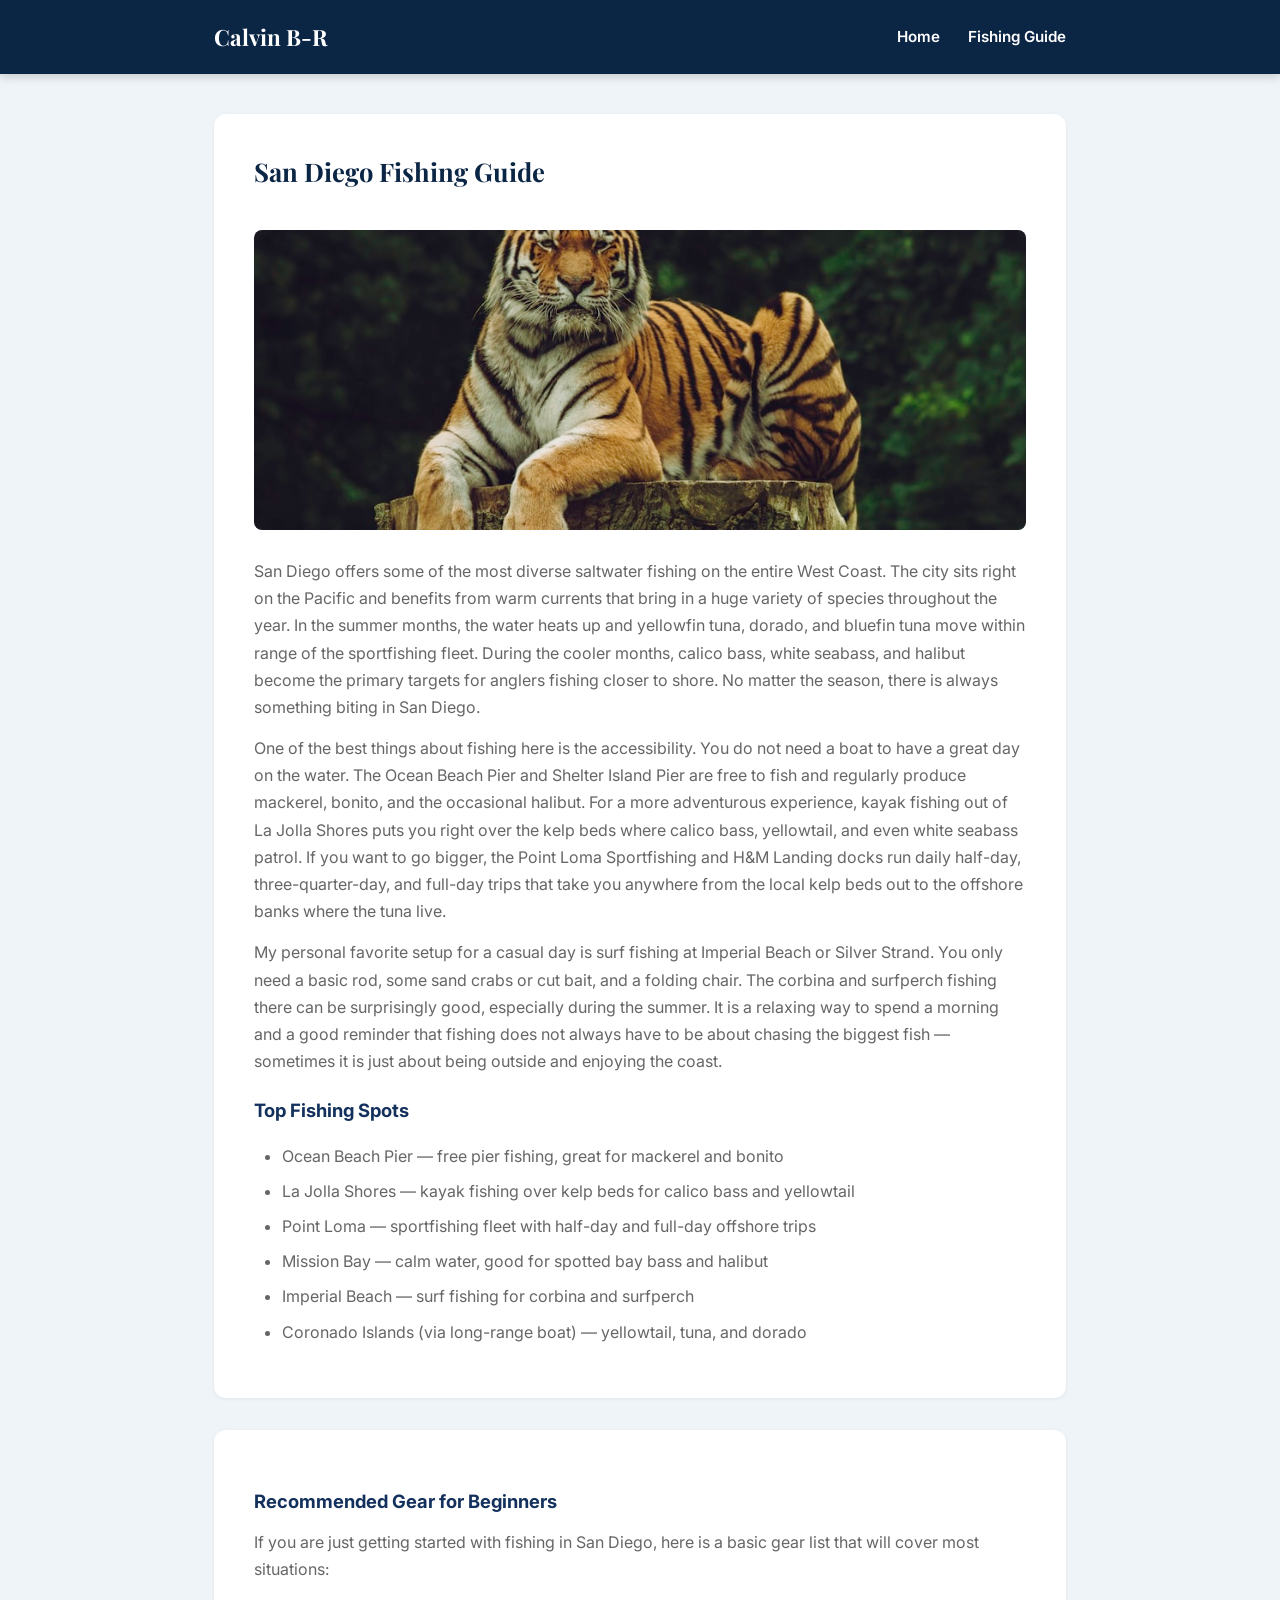
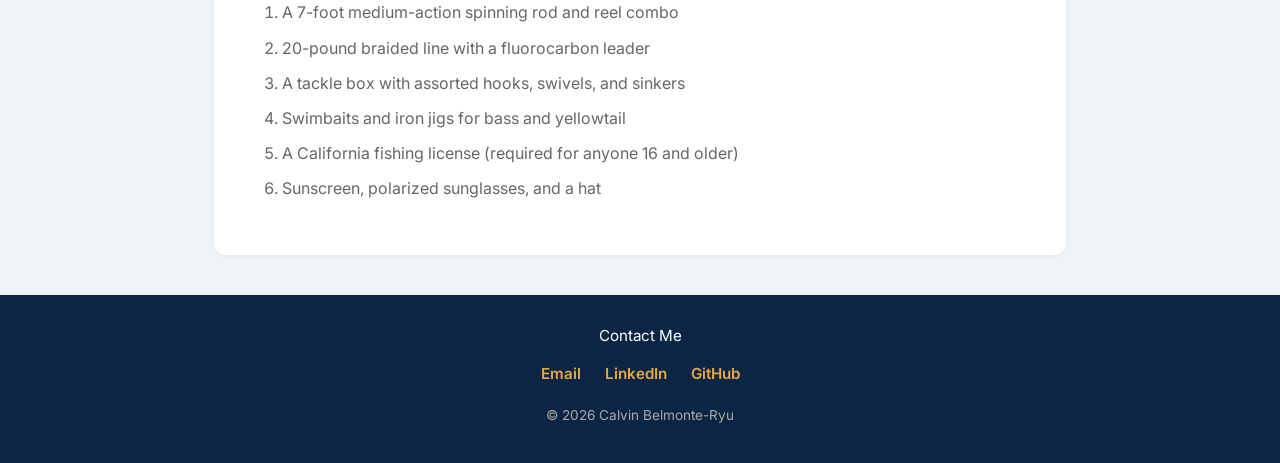
==== fishing-guide.html @ 4a2cb0dc "Initial commit: San Diego fishing website for DS 4200 HW7" ====
<!DOCTYPE html>
<html lang="en">
<head>
    <meta charset="UTF-8">
    <meta name="viewport" content="width=device-width, initial-scale=1.0">
    <title>Fishing Guide - Calvin Belmonte-Ryu</title>
    <link rel="stylesheet" href="style.css">
</head>
<body>

<header>
    <nav>
        <a href="index.html" class="logo">Calvin B-R</a>
        <ul class="nav-links">
            <li><a href="index.html">Home</a></li>
            <li><a href="fishing-guide.html">Fishing Guide</a></li>
        </ul>
    </nav>
</header>

<main>
    <section class="content-section">
        <h2>San Diego Fishing Guide</h2>

        <img src="fishing-hero.jpg" alt="Fishing in San Diego" class="content-image">

        <p>
            San Diego offers some of the most diverse saltwater fishing on the entire West Coast. The city
            sits right on the Pacific and benefits from warm currents that bring in a huge variety of species
            throughout the year. In the summer months, the water heats up and yellowfin tuna, dorado, and
            bluefin tuna move within range of the sportfishing fleet. During the cooler months, calico bass,
            white seabass, and halibut become the primary targets for anglers fishing closer to shore. No
            matter the season, there is always something biting in San Diego.
        </p>
        <p>
            One of the best things about fishing here is the accessibility. You do not need a boat to have a
            great day on the water. The Ocean Beach Pier and Shelter Island Pier are free to fish and
            regularly produce mackerel, bonito, and the occasional halibut. For a more adventurous experience,
            kayak fishing out of La Jolla Shores puts you right over the kelp beds where calico bass, yellowtail,
            and even white seabass patrol. If you want to go bigger, the Point Loma Sportfishing and H&M Landing
            docks run daily half-day, three-quarter-day, and full-day trips that take you anywhere from the
            local kelp beds out to the offshore banks where the tuna live.
        </p>
        <p>
            My personal favorite setup for a casual day is surf fishing at Imperial Beach or Silver Strand.
            You only need a basic rod, some sand crabs or cut bait, and a folding chair. The corbina and
            surfperch fishing there can be surprisingly good, especially during the summer. It is a relaxing
            way to spend a morning and a good reminder that fishing does not always have to be about chasing
            the biggest fish — sometimes it is just about being outside and enjoying the coast.
        </p>

        <h3>Top Fishing Spots</h3>
        <ul>
            <li>Ocean Beach Pier — free pier fishing, great for mackerel and bonito</li>
            <li>La Jolla Shores — kayak fishing over kelp beds for calico bass and yellowtail</li>
            <li>Point Loma — sportfishing fleet with half-day and full-day offshore trips</li>
            <li>Mission Bay — calm water, good for spotted bay bass and halibut</li>
            <li>Imperial Beach — surf fishing for corbina and surfperch</li>
            <li>Coronado Islands (via long-range boat) — yellowtail, tuna, and dorado</li>
        </ul>
    </section>

    <section class="content-section">
        <h3>Recommended Gear for Beginners</h3>
        <p>
            If you are just getting started with fishing in San Diego, here is a basic gear list that
            will cover most situations:
        </p>
        <ol>
            <li>A 7-foot medium-action spinning rod and reel combo</li>
            <li>20-pound braided line with a fluorocarbon leader</li>
            <li>A tackle box with assorted hooks, swivels, and sinkers</li>
            <li>Swimbaits and iron jigs for bass and yellowtail</li>
            <li>A California fishing license (required for anyone 16 and older)</li>
            <li>Sunscreen, polarized sunglasses, and a hat</li>
        </ol>
    </section>
</main>

<footer>
    <p>Contact Me</p>
    <ul class="contact-links">
        <li><a href="mailto:belmonte.c@northeastern.edu">Email</a></li>
        <li><a href="https://www.linkedin.com/in/" target="_blank">LinkedIn</a></li>
        <li><a href="https://github.com/" target="_blank">GitHub</a></li>
    </ul>
    <p style="margin-top: 16px; font-size: 0.85rem; color: #aaa;">&copy; 2026 Calvin Belmonte-Ryu</p>
</footer>

</body>
</html>
---- style.css ----
/* CUSTOMIZATION 1: Custom fonts via Google Fonts */
@import url('https://fonts.googleapis.com/css2?family=Inter:wght@400;600;700&family=Playfair+Display:wght@700&display=swap');

/* CUSTOMIZATION 2: Cohesive color scheme */
:root {
    --navy: #0b2545;
    --dark-blue: #13315c;
    --accent: #e8a83e;
    --light-bg: #eef4f8;
    --white: #ffffff;
    --text: #333333;
    --text-light: #666666;
}

* {
    margin: 0;
    padding: 0;
    box-sizing: border-box;
}

body {
    font-family: 'Inter', sans-serif;
    color: var(--text);
    background-color: var(--light-bg);
    line-height: 1.7;
}

/* CUSTOMIZATION 3: Custom margins, padding, and layout */
header {
    background-color: var(--navy);
    padding: 18px 0;
    position: sticky;
    top: 0;
    z-index: 100;
    box-shadow: 0 2px 10px rgba(0, 0, 0, 0.2);
}

nav {
    max-width: 900px;
    margin: 0 auto;
    display: flex;
    justify-content: space-between;
    align-items: center;
    padding: 0 24px;
}

nav .logo {
    font-family: 'Playfair Display', serif;
    color: var(--white);
    font-size: 1.4rem;
    text-decoration: none;
    font-weight: 700;
}

nav .nav-links {
    list-style: none;
    display: flex;
    gap: 28px;
}

nav .nav-links a {
    color: var(--white);
    text-decoration: none;
    font-size: 0.95rem;
    font-weight: 600;
    transition: color 0.2s;
}

nav .nav-links a:hover {
    color: var(--accent);
}

main {
    max-width: 900px;
    margin: 40px auto;
    padding: 0 24px;
}

.hero {
    background-color: var(--white);
    border-radius: 12px;
    padding: 48px 40px;
    margin-bottom: 32px;
    box-shadow: 0 1px 4px rgba(0, 0, 0, 0.06);
}

.hero h1 {
    font-family: 'Playfair Display', serif;
    font-size: 2.4rem;
    color: var(--navy);
    margin-bottom: 20px;
}

.hero p {
    font-size: 1.05rem;
    color: var(--text-light);
    margin-bottom: 16px;
}

.content-section {
    background-color: var(--white);
    border-radius: 12px;
    padding: 36px 40px;
    margin-bottom: 32px;
    box-shadow: 0 1px 4px rgba(0, 0, 0, 0.06);
}

.content-section h2 {
    font-family: 'Playfair Display', serif;
    font-size: 1.6rem;
    color: var(--navy);
    margin-bottom: 16px;
}

.content-section h3 {
    font-size: 1.15rem;
    color: var(--dark-blue);
    margin-bottom: 12px;
    margin-top: 20px;
}

.content-section p {
    color: var(--text-light);
    margin-bottom: 14px;
    font-size: 1rem;
}

.content-section ul,
.content-section ol {
    margin: 16px 0 16px 28px;
    color: var(--text-light);
}

.content-section li {
    margin-bottom: 8px;
    font-size: 1rem;
}

.content-image {
    width: 100%;
    max-height: 400px;
    object-fit: cover;
    border-radius: 8px;
    margin: 20px 0;
}

.profile-image {
    width: 220px;
    height: 220px;
    object-fit: cover;
    border-radius: 50%;
    margin: 0 0 24px 0;
    border: 4px solid var(--accent);
}

footer {
    background-color: var(--navy);
    color: var(--white);
    text-align: center;
    padding: 28px 24px;
    margin-top: 40px;
}

footer a {
    color: var(--accent);
    text-decoration: none;
    font-weight: 600;
}

footer a:hover {
    text-decoration: underline;
}

footer p {
    margin-bottom: 8px;
    font-size: 0.95rem;
}

.contact-links {
    list-style: none;
    display: flex;
    justify-content: center;
    gap: 24px;
    margin-top: 12px;
}

.contact-links a {
    color: var(--accent);
    text-decoration: none;
    font-weight: 600;
    font-size: 0.95rem;
}

.contact-links a:hover {
    text-decoration: underline;
}
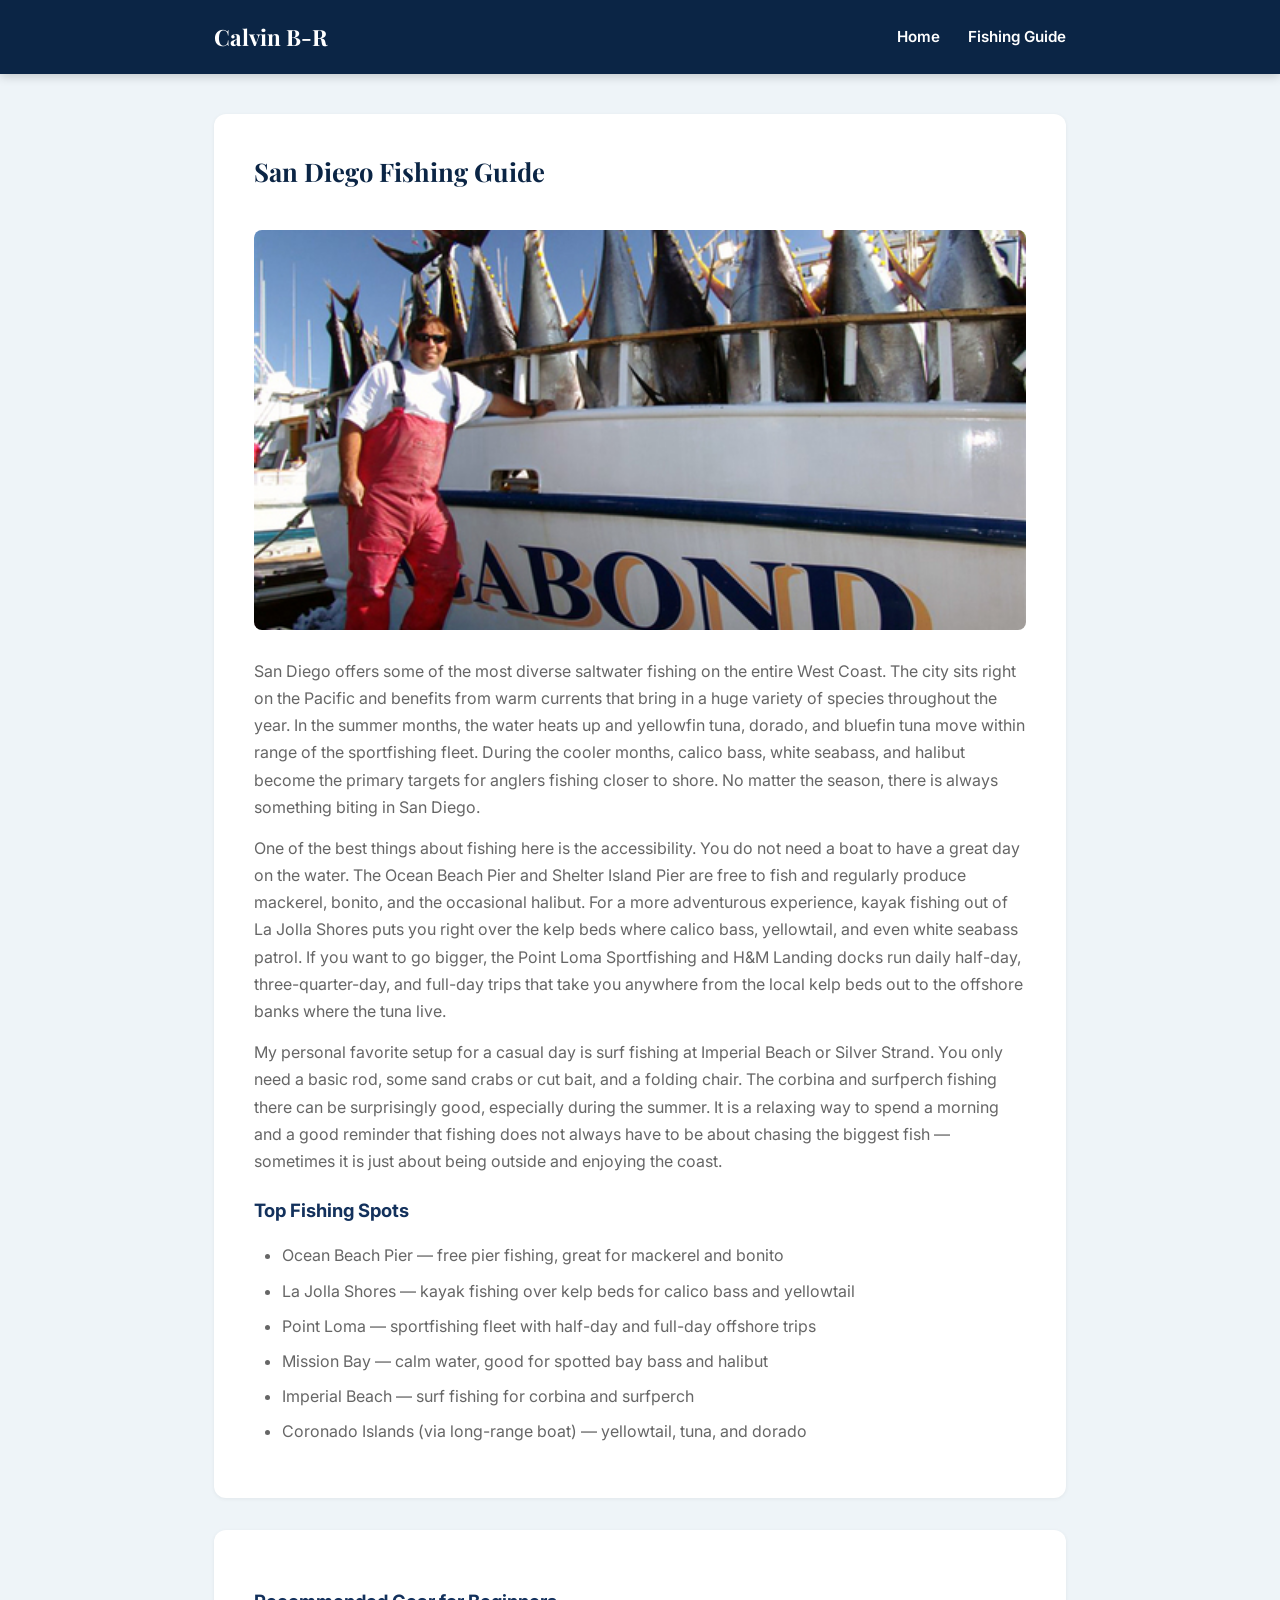
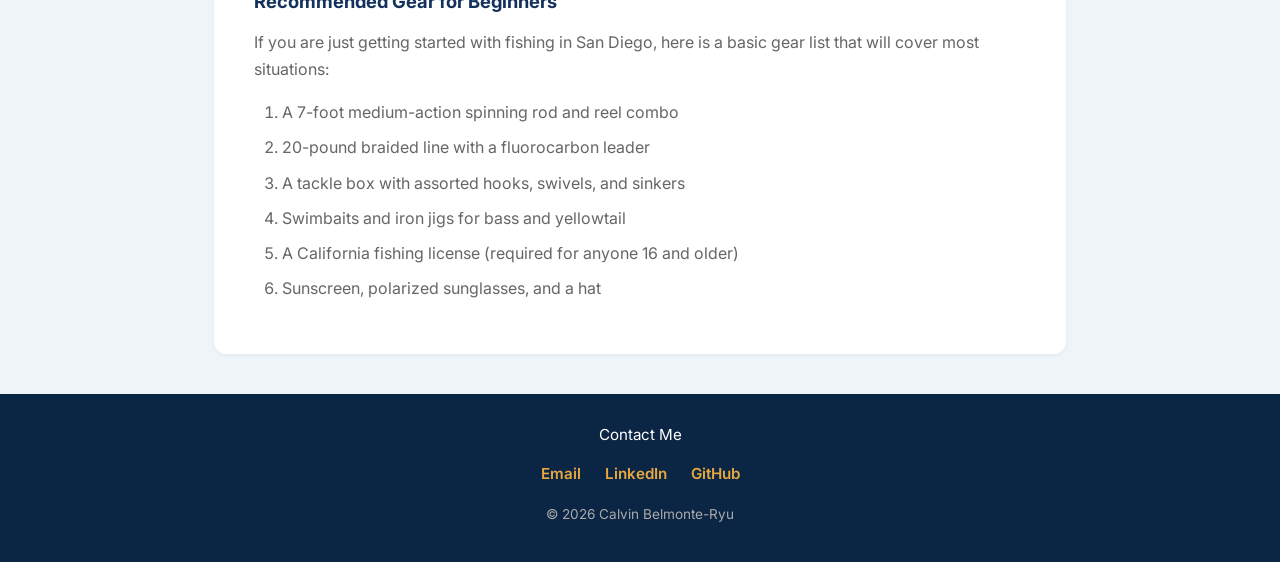
==== commit 912b3f0c: "Update image alt text to describe new fishing photos" ====
--- a/fishing-guide.html
+++ b/fishing-guide.html
@@ -22,7 +22,7 @@
     <section class="content-section">
         <h2>San Diego Fishing Guide</h2>
 
-        <img src="fishing-hero.jpg" alt="Fishing in San Diego" class="content-image">
+        <img src="fishing-hero.jpg" alt="Tuna catch displayed at the Vagabond sportfishing dock in San Diego" class="content-image">
 
         <p>
             San Diego offers some of the most diverse saltwater fishing on the entire West Coast. The city
@@ -81,8 +81,8 @@
     <p>Contact Me</p>
     <ul class="contact-links">
         <li><a href="mailto:belmonte.c@northeastern.edu">Email</a></li>
-        <li><a href="https://www.linkedin.com/in/" target="_blank">LinkedIn</a></li>
-        <li><a href="https://github.com/" target="_blank">GitHub</a></li>
+        <li><a href="https://www.linkedin.com/in/calvinbelmonteryu" target="_blank">LinkedIn</a></li>
+        <li><a href="https://github.com/calvinbelmonteryu" target="_blank">GitHub</a></li>
     </ul>
     <p style="margin-top: 16px; font-size: 0.85rem; color: #aaa;">&copy; 2026 Calvin Belmonte-Ryu</p>
 </footer>
